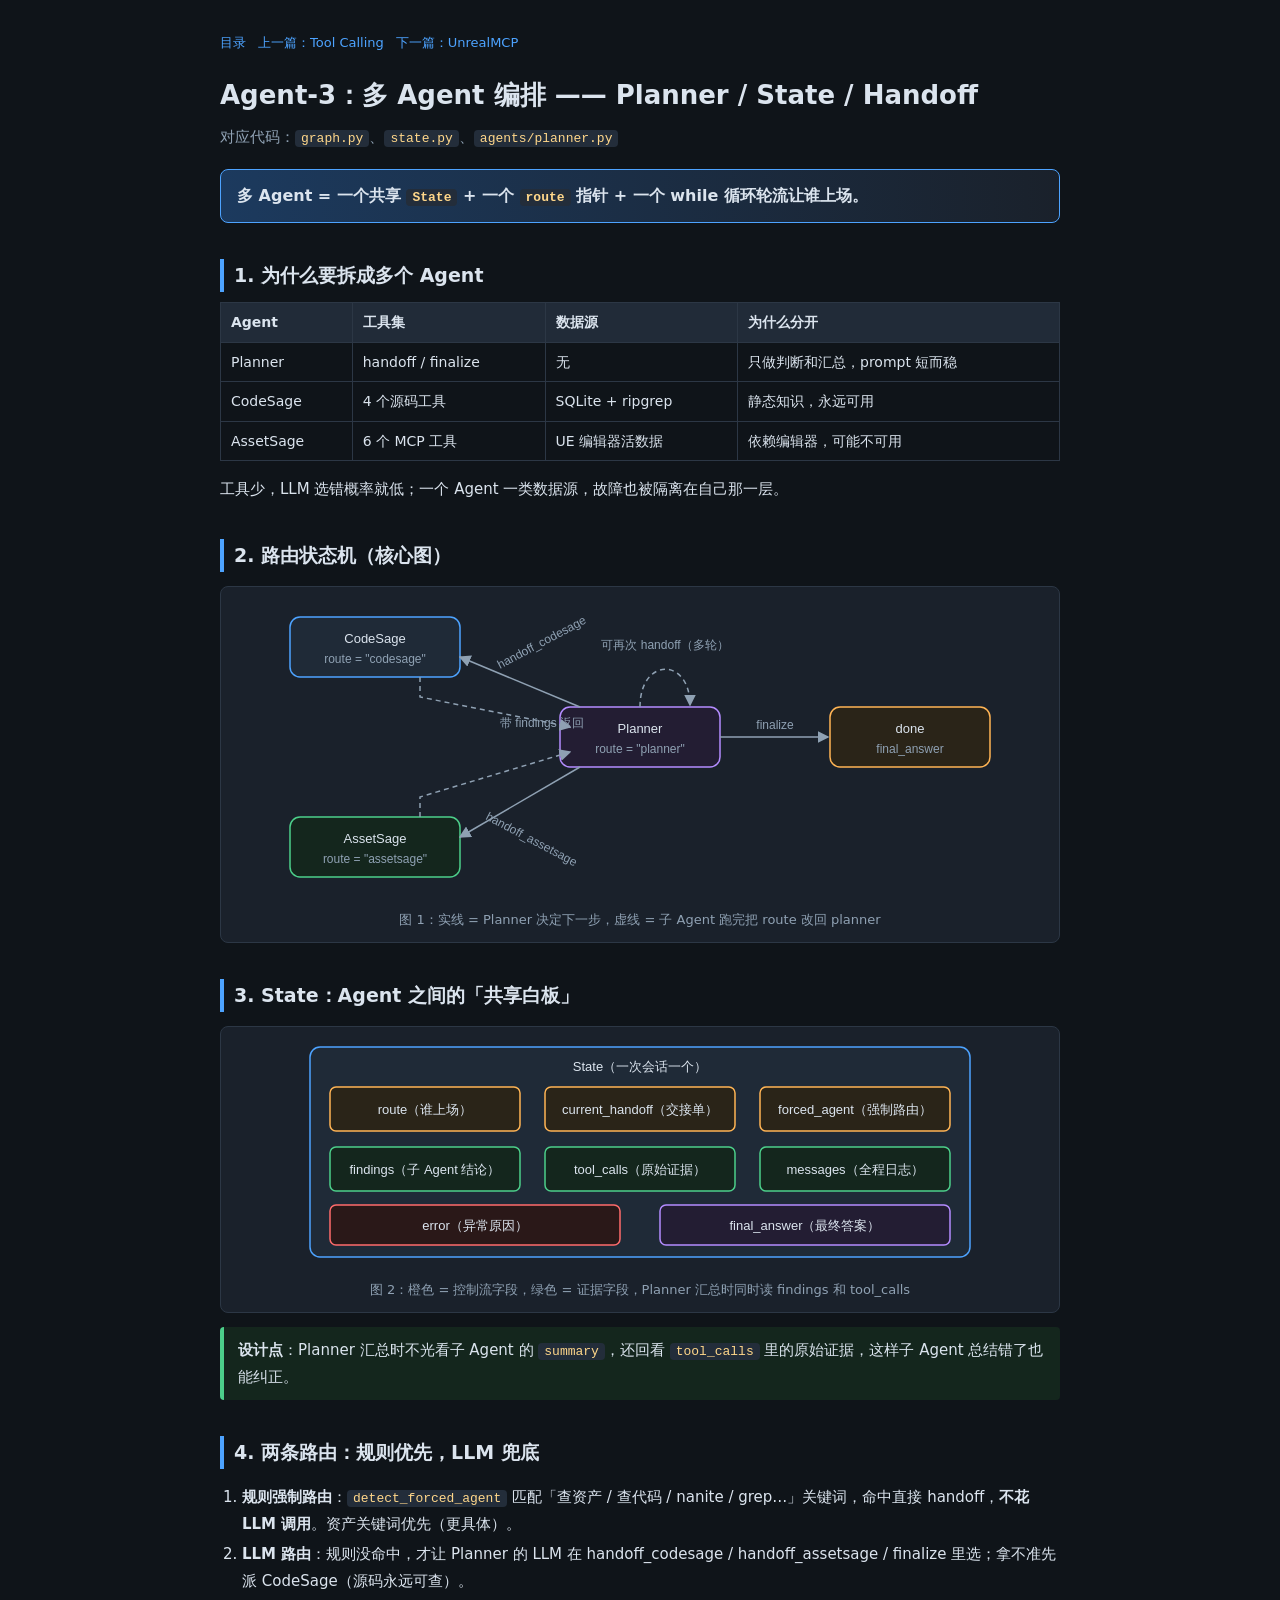
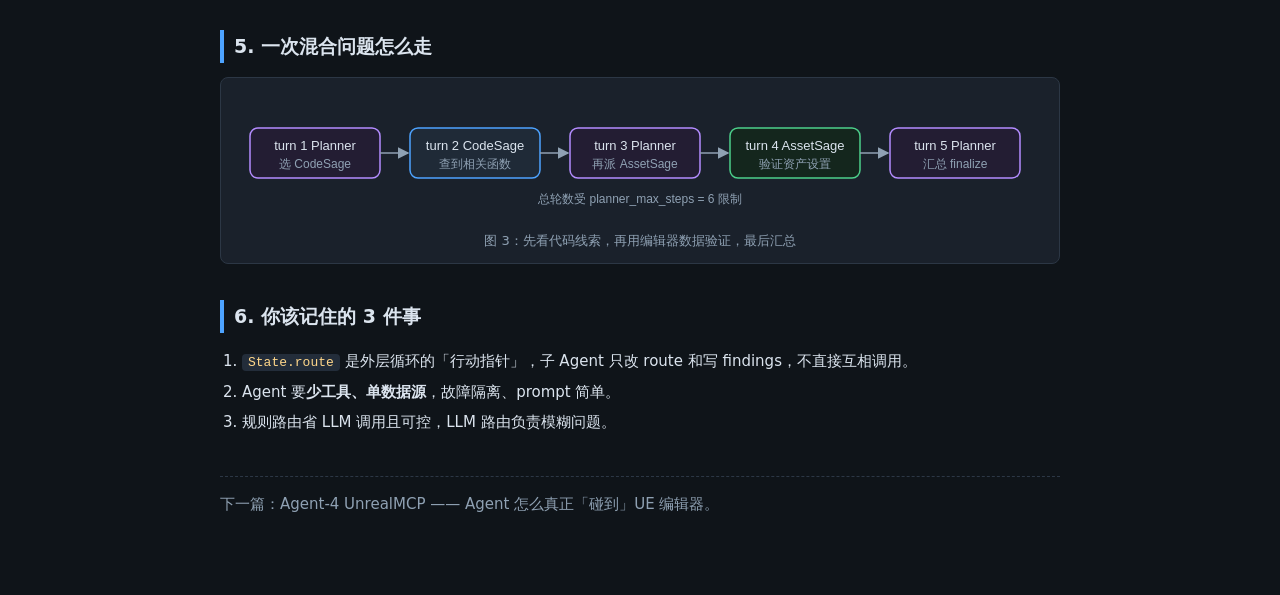
==== perf_sleuth/NotesBook/Agent-3-多Agent编排.html @ 0ec48821 "docs: add HTML study notes (Agent-2..6) with SVG diagrams" ====
<!DOCTYPE html>
<html lang="zh-CN">
<head>
<meta charset="utf-8">
<title>Agent-3：多 Agent 编排</title>
<link rel="stylesheet" href="notes.css">
</head>
<body>
<div class="wrap">
<div class="nav"><a href="index.html">目录</a><a href="Agent-2-ToolCalling.html">上一篇：Tool Calling</a><a href="Agent-4-UnrealMCP.html">下一篇：UnrealMCP</a></div>
<h1>Agent-3：多 Agent 编排 —— Planner / State / Handoff</h1>
<div class="sub">对应代码：<code>graph.py</code>、<code>state.py</code>、<code>agents/planner.py</code></div>

<div class="oneline">多 Agent = 一个共享 <code>State</code> + 一个 <code>route</code> 指针 + 一个 while 循环轮流让谁上场。</div>

<h2>1. 为什么要拆成多个 Agent</h2>
<table>
<tr><th>Agent</th><th>工具集</th><th>数据源</th><th>为什么分开</th></tr>
<tr><td>Planner</td><td>handoff / finalize</td><td>无</td><td>只做判断和汇总，prompt 短而稳</td></tr>
<tr><td>CodeSage</td><td>4 个源码工具</td><td>SQLite + ripgrep</td><td>静态知识，永远可用</td></tr>
<tr><td>AssetSage</td><td>6 个 MCP 工具</td><td>UE 编辑器活数据</td><td>依赖编辑器，可能不可用</td></tr>
</table>
<p>工具少，LLM 选错概率就低；一个 Agent 一类数据源，故障也被隔离在自己那一层。</p>

<h2>2. 路由状态机（核心图）</h2>
<div class="diagram">
<svg width="780" height="300" viewBox="0 0 780 300">
  <defs><marker id="a3" markerWidth="8" markerHeight="8" refX="7" refY="4" orient="auto"><path d="M0,0 L8,4 L0,8 z" fill="#8fa1b3"/></marker></defs>
  <rect class="boxp" x="310" y="110" width="160" height="60" rx="10"/>
  <text x="390" y="136" text-anchor="middle">Planner</text><text x="390" y="156" text-anchor="middle" class="dim">route = "planner"</text>
  <rect class="box" x="40" y="20" width="170" height="60" rx="10"/>
  <text x="125" y="46" text-anchor="middle">CodeSage</text><text x="125" y="66" text-anchor="middle" class="dim">route = "codesage"</text>
  <rect class="boxg" x="40" y="220" width="170" height="60" rx="10"/>
  <text x="125" y="246" text-anchor="middle">AssetSage</text><text x="125" y="266" text-anchor="middle" class="dim">route = "assetsage"</text>
  <rect class="boxo" x="580" y="110" width="160" height="60" rx="10"/>
  <text x="660" y="136" text-anchor="middle">done</text><text x="660" y="156" text-anchor="middle" class="dim">final_answer</text>
  <path class="ln" d="M330,110 L210,60" marker-end="url(#a3)"/>
  <path class="ln" d="M330,170 L210,240" marker-end="url(#a3)"/>
  <path class="lnd" d="M170,80 L170,100 L320,130" marker-end="url(#a3)"/>
  <path class="lnd" d="M170,220 L170,200 L320,155" marker-end="url(#a3)"/>
  <path class="ln" d="M470,140 L578,140" marker-end="url(#a3)"/>
  <text x="250" y="72" class="dim" transform="rotate(-28 250 72)">handoff_codesage</text>
  <text x="235" y="222" class="dim" transform="rotate(28 235 222)">handoff_assetsage</text>
  <text x="525" y="132" text-anchor="middle" class="dim">finalize</text>
  <text x="250" y="130" class="dim">带 findings 返回</text>
  <path class="lnd" d="M390,110 C390,60 440,60 440,108" marker-end="url(#a3)"/>
  <text x="415" y="52" text-anchor="middle" class="dim">可再次 handoff（多轮）</text>
</svg>
<div class="cap">图 1：实线 = Planner 决定下一步，虚线 = 子 Agent 跑完把 route 改回 planner</div>
</div>

<h2>3. State：Agent 之间的「共享白板」</h2>
<div class="diagram">
<svg width="700" height="230" viewBox="0 0 700 230">
  <rect class="box" x="20" y="10" width="660" height="210" rx="10"/>
  <text x="350" y="34" text-anchor="middle">State（一次会话一个）</text>
  <rect class="boxo" x="40" y="50" width="190" height="44" rx="6"/><text x="135" y="77" text-anchor="middle">route（谁上场）</text>
  <rect class="boxo" x="255" y="50" width="190" height="44" rx="6"/><text x="350" y="77" text-anchor="middle">current_handoff（交接单）</text>
  <rect class="boxo" x="470" y="50" width="190" height="44" rx="6"/><text x="565" y="77" text-anchor="middle">forced_agent（强制路由）</text>
  <rect class="boxg" x="40" y="110" width="190" height="44" rx="6"/><text x="135" y="137" text-anchor="middle">findings（子 Agent 结论）</text>
  <rect class="boxg" x="255" y="110" width="190" height="44" rx="6"/><text x="350" y="137" text-anchor="middle">tool_calls（原始证据）</text>
  <rect class="boxg" x="470" y="110" width="190" height="44" rx="6"/><text x="565" y="137" text-anchor="middle">messages（全程日志）</text>
  <rect class="boxr" x="40" y="168" width="290" height="40" rx="6"/><text x="185" y="193" text-anchor="middle">error（异常原因）</text>
  <rect class="boxp" x="370" y="168" width="290" height="40" rx="6"/><text x="515" y="193" text-anchor="middle">final_answer（最终答案）</text>
</svg>
<div class="cap">图 2：橙色 = 控制流字段，绿色 = 证据字段，Planner 汇总时同时读 findings 和 tool_calls</div>
</div>
<div class="note good"><b>设计点</b>：Planner 汇总时不光看子 Agent 的 <code>summary</code>，还回看 <code>tool_calls</code> 里的原始证据，这样子 Agent 总结错了也能纠正。</div>

<h2>4. 两条路由：规则优先，LLM 兜底</h2>
<ol>
<li><b>规则强制路由</b>：<code>detect_forced_agent</code> 匹配「查资产 / 查代码 / nanite / grep…」关键词，命中直接 handoff，<b>不花 LLM 调用</b>。资产关键词优先（更具体）。</li>
<li><b>LLM 路由</b>：规则没命中，才让 Planner 的 LLM 在 handoff_codesage / handoff_assetsage / finalize 里选；拿不准先派 CodeSage（源码永远可查）。</li>
</ol>

<h2>5. 一次混合问题怎么走</h2>
<div class="diagram">
<svg width="800" height="130" viewBox="0 0 800 130">
  <defs><marker id="b3" markerWidth="8" markerHeight="8" refX="7" refY="4" orient="auto"><path d="M0,0 L8,4 L0,8 z" fill="#8fa1b3"/></marker></defs>
  <rect class="boxp" x="10" y="40" width="130" height="50" rx="8"/><text x="75" y="62" text-anchor="middle">turn 1 Planner</text><text x="75" y="80" text-anchor="middle" class="dim">选 CodeSage</text>
  <rect class="box" x="170" y="40" width="130" height="50" rx="8"/><text x="235" y="62" text-anchor="middle">turn 2 CodeSage</text><text x="235" y="80" text-anchor="middle" class="dim">查到相关函数</text>
  <rect class="boxp" x="330" y="40" width="130" height="50" rx="8"/><text x="395" y="62" text-anchor="middle">turn 3 Planner</text><text x="395" y="80" text-anchor="middle" class="dim">再派 AssetSage</text>
  <rect class="boxg" x="490" y="40" width="130" height="50" rx="8"/><text x="555" y="62" text-anchor="middle">turn 4 AssetSage</text><text x="555" y="80" text-anchor="middle" class="dim">验证资产设置</text>
  <rect class="boxp" x="650" y="40" width="130" height="50" rx="8"/><text x="715" y="62" text-anchor="middle">turn 5 Planner</text><text x="715" y="80" text-anchor="middle" class="dim">汇总 finalize</text>
  <path class="ln" d="M140,65 L168,65" marker-end="url(#b3)"/><path class="ln" d="M300,65 L328,65" marker-end="url(#b3)"/>
  <path class="ln" d="M460,65 L488,65" marker-end="url(#b3)"/><path class="ln" d="M620,65 L648,65" marker-end="url(#b3)"/>
  <text x="400" y="115" text-anchor="middle" class="dim">总轮数受 planner_max_steps = 6 限制</text>
</svg>
<div class="cap">图 3：先看代码线索，再用编辑器数据验证，最后汇总</div>
</div>

<h2>6. 你该记住的 3 件事</h2>
<ol>
<li><code>State.route</code> 是外层循环的「行动指针」，子 Agent 只改 route 和写 findings，不直接互相调用。</li>
<li>Agent 要<b>少工具、单数据源</b>，故障隔离、prompt 简单。</li>
<li>规则路由省 LLM 调用且可控，LLM 路由负责模糊问题。</li>
</ol>

<div class="next">下一篇：Agent-4 UnrealMCP —— Agent 怎么真正「碰到」UE 编辑器。</div>
</div>
</body>
</html>
---- perf_sleuth/NotesBook/notes.css ----
:root {
  --bg: #0f1419; --card: #1a212b; --line: #2c3745; --text: #dbe4ee; --dim: #8fa1b3;
  --blue: #4da3ff; --green: #4ccf8a; --orange: #ffb454; --red: #ff6b6b; --purple: #b48cff;
}
* { box-sizing: border-box; }
body { margin: 0; background: var(--bg); color: var(--text);
  font: 15px/1.75 "Microsoft YaHei", "PingFang SC", system-ui, sans-serif; }
.wrap { max-width: 880px; margin: 0 auto; padding: 32px 20px 80px; }
h1 { font-size: 26px; margin: 0 0 6px; }
h2 { font-size: 19px; margin: 36px 0 10px; padding-left: 10px; border-left: 4px solid var(--blue); }
.sub { color: var(--dim); margin-bottom: 18px; }
.nav { font-size: 13px; color: var(--dim); margin-bottom: 18px; }
.nav a { color: var(--blue); text-decoration: none; margin-right: 12px; }
.oneline { background: linear-gradient(90deg,#1c3a5e,#1a212b); border: 1px solid var(--blue);
  border-radius: 8px; padding: 12px 16px; font-size: 16px; font-weight: 600; }
.card { background: var(--card); border: 1px solid var(--line); border-radius: 8px; padding: 12px 16px; margin: 12px 0; }
.note { background: #2a2418; border-left: 4px solid var(--orange); padding: 10px 14px; border-radius: 4px; margin: 12px 0; }
.good { border-left-color: var(--green); background: #14261d; }
.bad { border-left-color: var(--red); background: #2a1818; }
code { background: #232d3a; color: #ffd78a; padding: 1px 6px; border-radius: 4px; font-family: Consolas, monospace; font-size: 13px; }
pre { background: #0a0e13; border: 1px solid var(--line); border-radius: 8px; padding: 12px 14px;
  overflow-x: auto; font: 13px/1.6 Consolas, monospace; color: #cfe3ff; }
table { width: 100%; border-collapse: collapse; margin: 10px 0; font-size: 14px; }
th, td { border: 1px solid var(--line); padding: 7px 10px; text-align: left; vertical-align: top; }
th { background: #212b38; }
.diagram { background: var(--card); border: 1px solid var(--line); border-radius: 8px; padding: 10px; margin: 14px 0; text-align: center; }
.diagram svg { max-width: 100%; height: auto; }
.cap { color: var(--dim); font-size: 13px; margin-top: 4px; }
ol, ul { padding-left: 22px; }
li { margin: 4px 0; }
.tag { display: inline-block; font-size: 12px; padding: 1px 8px; border-radius: 10px; margin-right: 6px; }
.t-blue { background: #173556; color: var(--blue); }
.t-green { background: #143a28; color: var(--green); }
.t-orange { background: #43320f; color: var(--orange); }
.next { margin-top: 40px; padding-top: 14px; border-top: 1px dashed var(--line); color: var(--dim); }
/* svg text */
svg text { fill: #dbe4ee; font-family: "Microsoft YaHei", sans-serif; font-size: 13px; }
svg .dim { fill: #8fa1b3; font-size: 12px; }
svg .box { fill: #1f2a37; stroke: #4da3ff; stroke-width: 1.5; }
svg .boxg { fill: #14261d; stroke: #4ccf8a; stroke-width: 1.5; }
svg .boxo { fill: #2a2418; stroke: #ffb454; stroke-width: 1.5; }
svg .boxr { fill: #2a1818; stroke: #ff6b6b; stroke-width: 1.5; }
svg .boxp { fill: #231d33; stroke: #b48cff; stroke-width: 1.5; }
svg .ln { stroke: #8fa1b3; stroke-width: 1.5; fill: none; }
svg .lnd { stroke: #8fa1b3; stroke-width: 1.5; fill: none; stroke-dasharray: 5 4; }
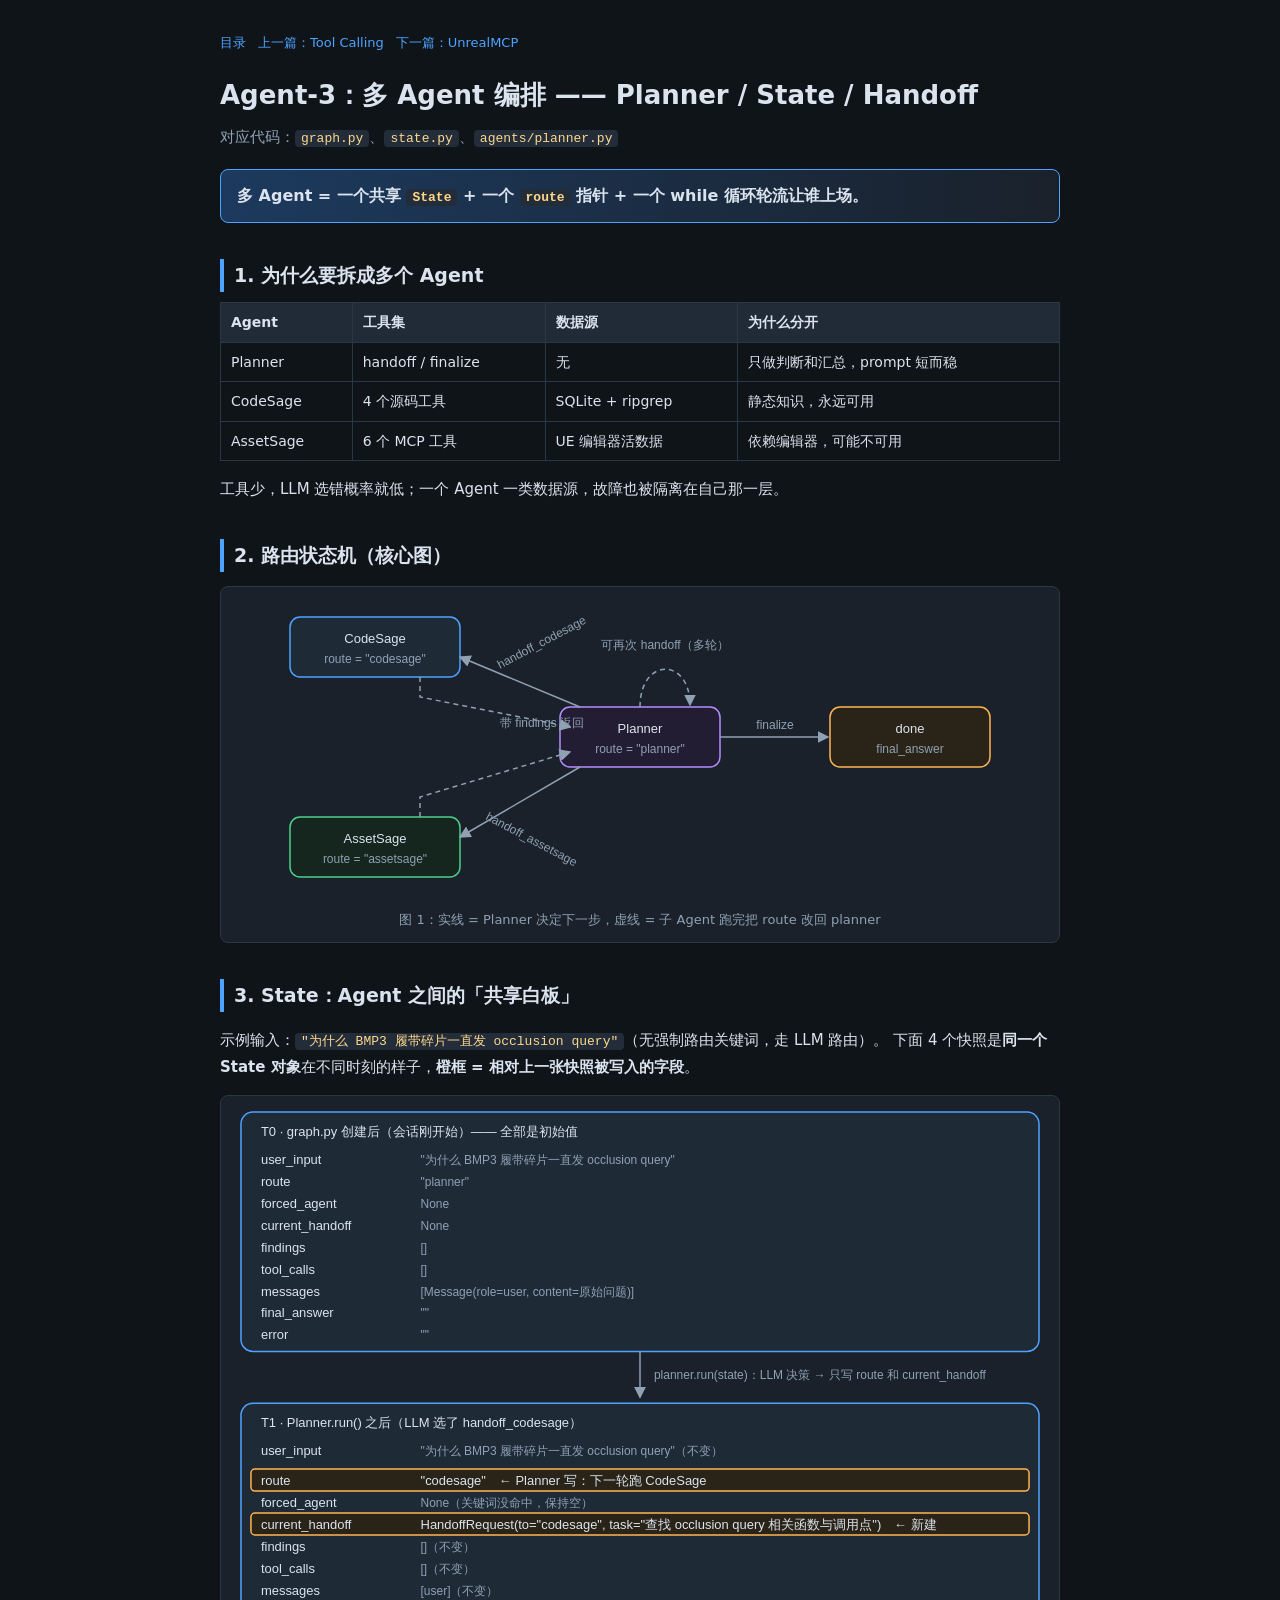
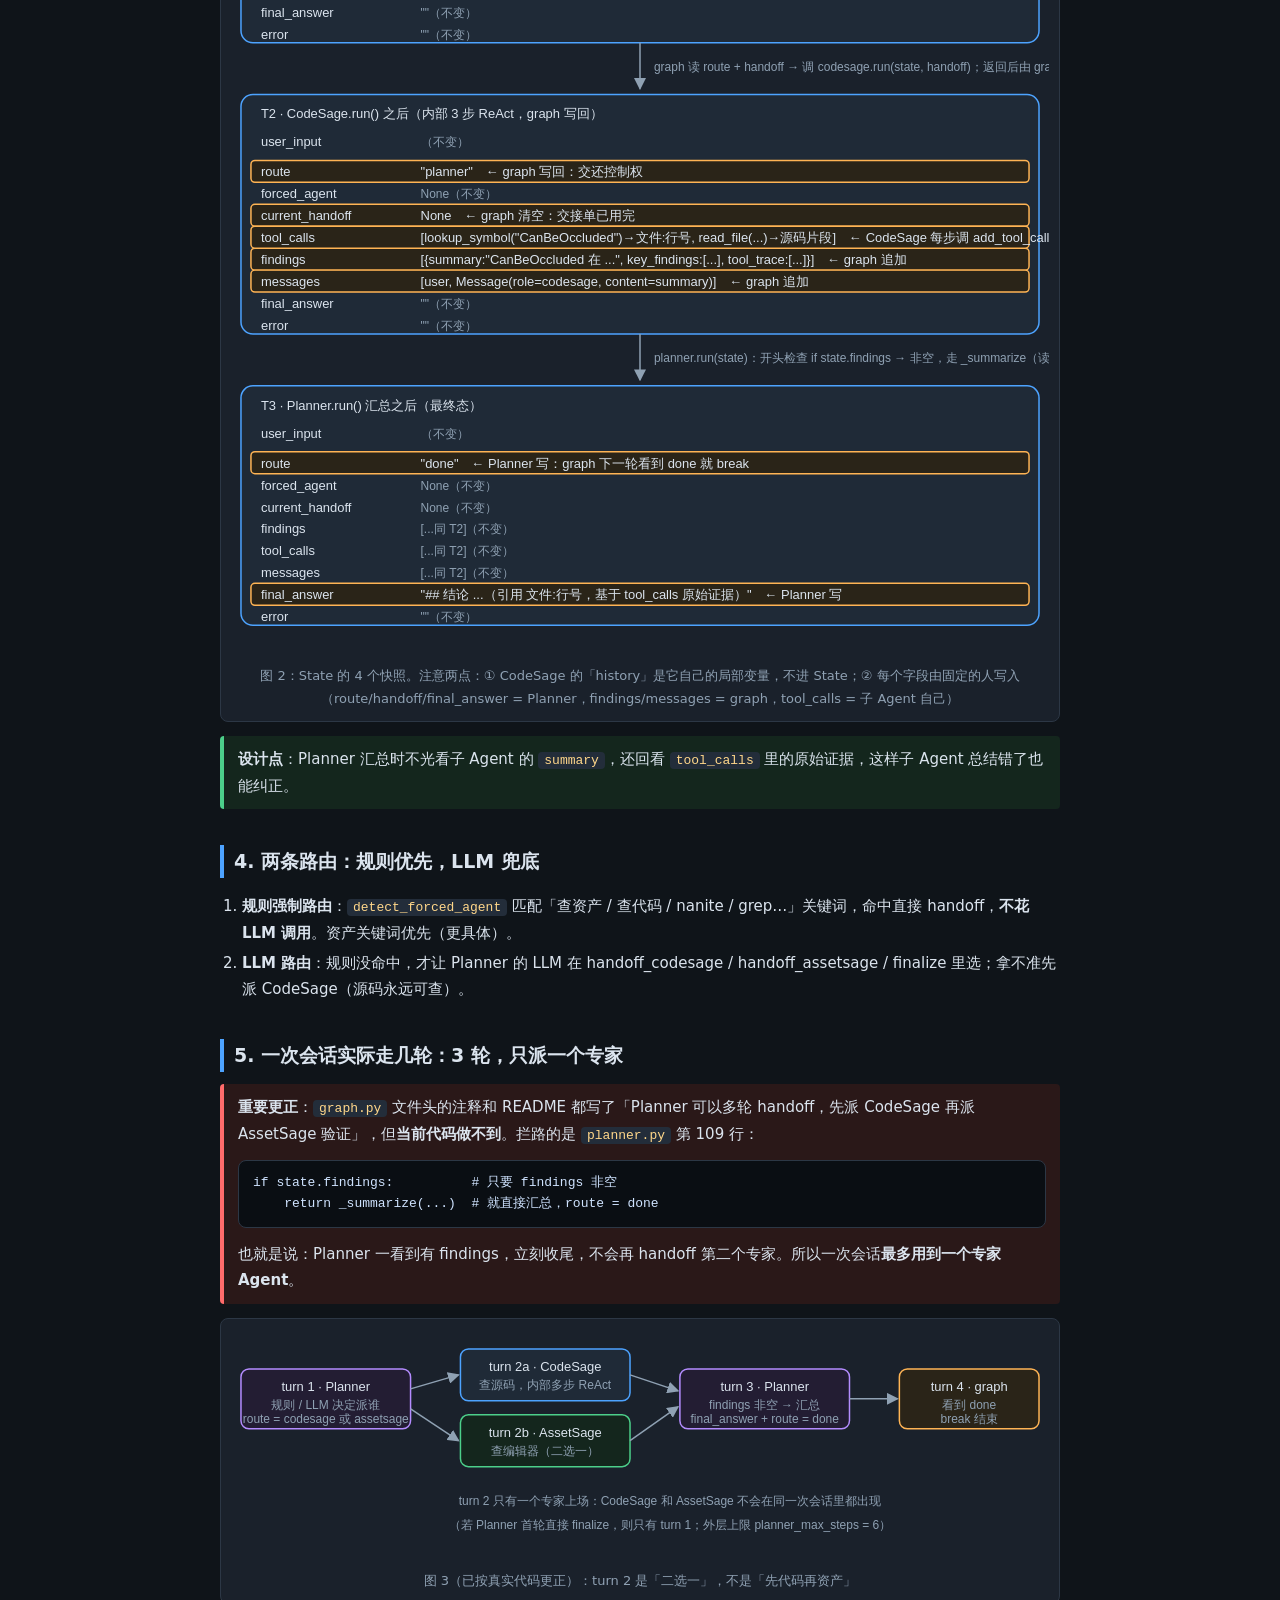
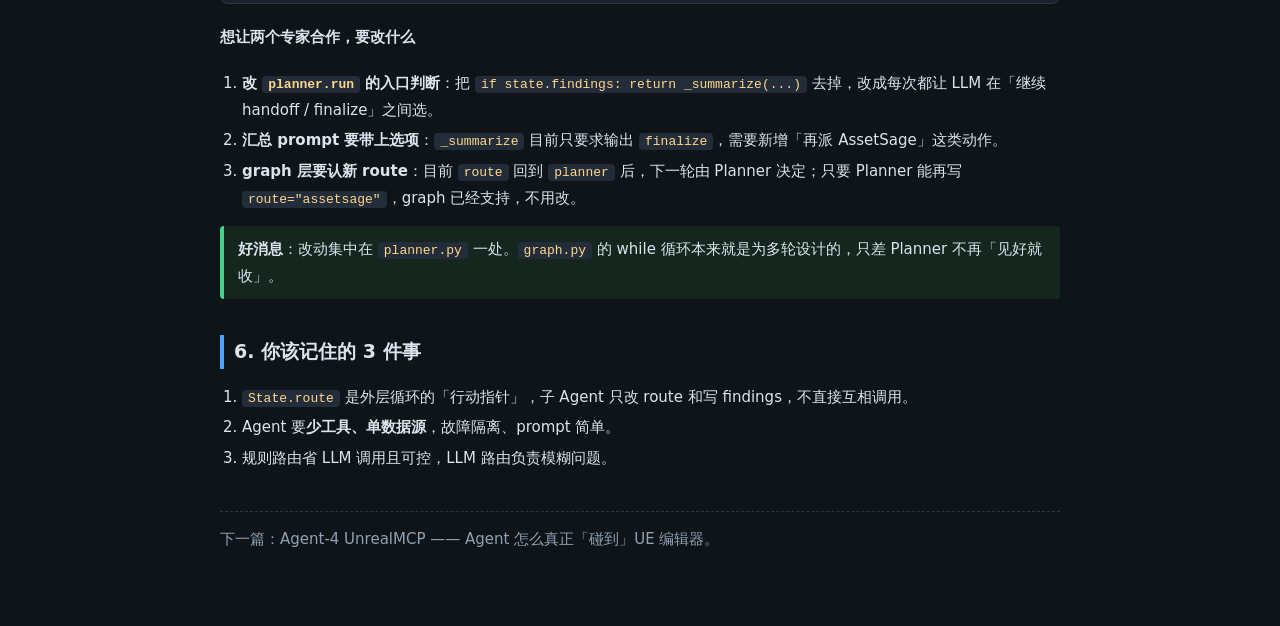
==== commit 7ca57379: "docs(notes): precise State snapshots in Agent-3; fix turn flow to single-expert" ====
--- a/perf_sleuth/NotesBook/Agent-3-多Agent编排.html
+++ b/perf_sleuth/NotesBook/Agent-3-多Agent编排.html
@@ -50,20 +50,83 @@
 </div>
 
 <h2>3. State：Agent 之间的「共享白板」</h2>
+<p>示例输入：<code>"为什么 BMP3 履带碎片一直发 occlusion query"</code>（无强制路由关键词，走 LLM 路由）。
+下面 4 个快照是<b>同一个 State 对象</b>在不同时刻的样子，<b>橙框 = 相对上一张快照被写入的字段</b>。</p>
 <div class="diagram">
-<svg width="700" height="230" viewBox="0 0 700 230">
-  <rect class="box" x="20" y="10" width="660" height="210" rx="10"/>
-  <text x="350" y="34" text-anchor="middle">State（一次会话一个）</text>
-  <rect class="boxo" x="40" y="50" width="190" height="44" rx="6"/><text x="135" y="77" text-anchor="middle">route（谁上场）</text>
-  <rect class="boxo" x="255" y="50" width="190" height="44" rx="6"/><text x="350" y="77" text-anchor="middle">current_handoff（交接单）</text>
-  <rect class="boxo" x="470" y="50" width="190" height="44" rx="6"/><text x="565" y="77" text-anchor="middle">forced_agent（强制路由）</text>
-  <rect class="boxg" x="40" y="110" width="190" height="44" rx="6"/><text x="135" y="137" text-anchor="middle">findings（子 Agent 结论）</text>
-  <rect class="boxg" x="255" y="110" width="190" height="44" rx="6"/><text x="350" y="137" text-anchor="middle">tool_calls（原始证据）</text>
-  <rect class="boxg" x="470" y="110" width="190" height="44" rx="6"/><text x="565" y="137" text-anchor="middle">messages（全程日志）</text>
-  <rect class="boxr" x="40" y="168" width="290" height="40" rx="6"/><text x="185" y="193" text-anchor="middle">error（异常原因）</text>
-  <rect class="boxp" x="370" y="168" width="290" height="40" rx="6"/><text x="515" y="193" text-anchor="middle">final_answer（最终答案）</text>
+<svg width="820" height="1150" viewBox="0 0 820 1150">
+  <defs><marker id="s3" markerWidth="8" markerHeight="8" refX="7" refY="4" orient="auto"><path d="M0,0 L8,4 L0,8 z" fill="#8fa1b3"/></marker></defs>
+
+  <!-- ============ T0 ============ -->
+  <rect class="box" x="10" y="6" width="800" height="240" rx="12"/>
+  <text x="30" y="30" fill="#4da3ff">T0 · graph.py 创建后（会话刚开始）—— 全部是初始值</text>
+  <text x="30" y="58">user_input</text><text x="190" y="58" class="dim">"为什么 BMP3 履带碎片一直发 occlusion query"</text>
+  <text x="30" y="80">route</text><text x="190" y="80" class="dim">"planner"</text>
+  <text x="30" y="102">forced_agent</text><text x="190" y="102" class="dim">None</text>
+  <text x="30" y="124">current_handoff</text><text x="190" y="124" class="dim">None</text>
+  <text x="30" y="146">findings</text><text x="190" y="146" class="dim">[]</text>
+  <text x="30" y="168">tool_calls</text><text x="190" y="168" class="dim">[]</text>
+  <text x="30" y="190">messages</text><text x="190" y="190" class="dim">[Message(role=user, content=原始问题)]</text>
+  <text x="30" y="212">final_answer</text><text x="190" y="212" class="dim">""</text>
+  <text x="30" y="234">error</text><text x="190" y="234" class="dim">""</text>
+
+  <path class="ln" d="M410,246 L410,292" marker-end="url(#s3)"/>
+  <text x="424" y="274" class="dim">planner.run(state)：LLM 决策 → 只写 route 和 current_handoff</text>
+
+  <!-- ============ T1 ============ -->
+  <rect class="box" x="10" y="298" width="800" height="240" rx="12"/>
+  <text x="30" y="322" fill="#4da3ff">T1 · Planner.run() 之后（LLM 选了 handoff_codesage）</text>
+  <text x="30" y="350">user_input</text><text x="190" y="350" class="dim">"为什么 BMP3 履带碎片一直发 occlusion query"（不变）</text>
+  <rect class="boxo" x="20" y="364" width="780" height="22" rx="4"/>
+  <text x="30" y="380">route</text><text x="190" y="380">"codesage"　← Planner 写：下一轮跑 CodeSage</text>
+  <text x="30" y="402">forced_agent</text><text x="190" y="402" class="dim">None（关键词没命中，保持空）</text>
+  <rect class="boxo" x="20" y="408" width="780" height="22" rx="4"/>
+  <text x="30" y="424">current_handoff</text><text x="190" y="424">HandoffRequest(to="codesage", task="查找 occlusion query 相关函数与调用点")　← 新建</text>
+  <text x="30" y="446">findings</text><text x="190" y="446" class="dim">[]（不变）</text>
+  <text x="30" y="468">tool_calls</text><text x="190" y="468" class="dim">[]（不变）</text>
+  <text x="30" y="490">messages</text><text x="190" y="490" class="dim">[user]（不变）</text>
+  <text x="30" y="512">final_answer</text><text x="190" y="512" class="dim">""（不变）</text>
+  <text x="30" y="534">error</text><text x="190" y="534" class="dim">""（不变）</text>
+
+  <path class="ln" d="M410,538 L410,584" marker-end="url(#s3)"/>
+  <text x="424" y="566" class="dim">graph 读 route + handoff → 调 codesage.run(state, handoff)；返回后由 graph 写回结果</text>
+
+  <!-- ============ T2 ============ -->
+  <rect class="box" x="10" y="590" width="800" height="240" rx="12"/>
+  <text x="30" y="614" fill="#4da3ff">T2 · CodeSage.run() 之后（内部 3 步 ReAct，graph 写回）</text>
+  <text x="30" y="642">user_input</text><text x="190" y="642" class="dim">（不变）</text>
+  <rect class="boxo" x="20" y="656" width="780" height="22" rx="4"/>
+  <text x="30" y="672">route</text><text x="190" y="672">"planner"　← graph 写回：交还控制权</text>
+  <text x="30" y="694">forced_agent</text><text x="190" y="694" class="dim">None（不变）</text>
+  <rect class="boxo" x="20" y="700" width="780" height="22" rx="4"/>
+  <text x="30" y="716">current_handoff</text><text x="190" y="716">None　← graph 清空：交接单已用完</text>
+  <rect class="boxo" x="20" y="744" width="780" height="22" rx="4"/>
+  <text x="30" y="760">findings</text><text x="190" y="760">[{summary:"CanBeOccluded 在 ...", key_findings:[...], tool_trace:[...]}]　← graph 追加</text>
+  <rect class="boxo" x="20" y="722" width="780" height="22" rx="4"/>
+  <text x="30" y="738">tool_calls</text><text x="190" y="738">[lookup_symbol("CanBeOccluded")→文件:行号, read_file(...)→源码片段]　← CodeSage 每步调 add_tool_call</text>
+  <rect class="boxo" x="20" y="766" width="780" height="22" rx="4"/>
+  <text x="30" y="782">messages</text><text x="190" y="782">[user, Message(role=codesage, content=summary)]　← graph 追加</text>
+  <text x="30" y="804">final_answer</text><text x="190" y="804" class="dim">""（不变）</text>
+  <text x="30" y="826">error</text><text x="190" y="826" class="dim">""（不变）</text>
+
+  <path class="ln" d="M410,830 L410,876" marker-end="url(#s3)"/>
+  <text x="424" y="858" class="dim">planner.run(state)：开头检查 if state.findings → 非空，走 _summarize（读 findings + tool_calls）</text>
+
+  <!-- ============ T3 ============ -->
+  <rect class="box" x="10" y="882" width="800" height="240" rx="12"/>
+  <text x="30" y="906" fill="#4da3ff">T3 · Planner.run() 汇总之后（最终态）</text>
+  <text x="30" y="934">user_input</text><text x="190" y="934" class="dim">（不变）</text>
+  <rect class="boxo" x="20" y="948" width="780" height="22" rx="4"/>
+  <text x="30" y="964">route</text><text x="190" y="964">"done"　← Planner 写：graph 下一轮看到 done 就 break</text>
+  <text x="30" y="986">forced_agent</text><text x="190" y="986" class="dim">None（不变）</text>
+  <text x="30" y="1008">current_handoff</text><text x="190" y="1008" class="dim">None（不变）</text>
+  <text x="30" y="1030">findings</text><text x="190" y="1030" class="dim">[...同 T2]（不变）</text>
+  <text x="30" y="1052">tool_calls</text><text x="190" y="1052" class="dim">[...同 T2]（不变）</text>
+  <text x="30" y="1074">messages</text><text x="190" y="1074" class="dim">[...同 T2]（不变）</text>
+  <rect class="boxo" x="20" y="1080" width="780" height="22" rx="4"/>
+  <text x="30" y="1096">final_answer</text><text x="190" y="1096">"## 结论 ...（引用 文件:行号，基于 tool_calls 原始证据）"　← Planner 写</text>
+  <text x="30" y="1118">error</text><text x="190" y="1118" class="dim">""（不变）</text>
 </svg>
-<div class="cap">图 2：橙色 = 控制流字段，绿色 = 证据字段，Planner 汇总时同时读 findings 和 tool_calls</div>
+<div class="cap">图 2：State 的 4 个快照。注意两点：① CodeSage 的「history」是它自己的局部变量，不进 State；② 每个字段由固定的人写入（route/handoff/final_answer = Planner，findings/messages = graph，tool_calls = 子 Agent 自己）</div>
 </div>
 <div class="note good"><b>设计点</b>：Planner 汇总时不光看子 Agent 的 <code>summary</code>，还回看 <code>tool_calls</code> 里的原始证据，这样子 Agent 总结错了也能纠正。</div>
 
@@ -73,21 +136,53 @@
 <li><b>LLM 路由</b>：规则没命中，才让 Planner 的 LLM 在 handoff_codesage / handoff_assetsage / finalize 里选；拿不准先派 CodeSage（源码永远可查）。</li>
 </ol>
 
-<h2>5. 一次混合问题怎么走</h2>
+<h2>5. 一次会话实际走几轮：3 轮，只派一个专家</h2>
+<div class="note bad"><b>重要更正</b>：<code>graph.py</code> 文件头的注释和 README 都写了「Planner 可以多轮 handoff，先派 CodeSage 再派 AssetSage 验证」，但<b>当前代码做不到</b>。拦路的是 <code>planner.py</code> 第 109 行：
+<pre>if state.findings:          # 只要 findings 非空
+    return _summarize(...)  # 就直接汇总，route = done</pre>
+也就是说：Planner 一看到有 findings，立刻收尾，不会再 handoff 第二个专家。所以一次会话<b>最多用到一个专家 Agent</b>。</div>
+
 <div class="diagram">
-<svg width="800" height="130" viewBox="0 0 800 130">
+<svg width="820" height="230" viewBox="0 0 820 230">
   <defs><marker id="b3" markerWidth="8" markerHeight="8" refX="7" refY="4" orient="auto"><path d="M0,0 L8,4 L0,8 z" fill="#8fa1b3"/></marker></defs>
-  <rect class="boxp" x="10" y="40" width="130" height="50" rx="8"/><text x="75" y="62" text-anchor="middle">turn 1 Planner</text><text x="75" y="80" text-anchor="middle" class="dim">选 CodeSage</text>
-  <rect class="box" x="170" y="40" width="130" height="50" rx="8"/><text x="235" y="62" text-anchor="middle">turn 2 CodeSage</text><text x="235" y="80" text-anchor="middle" class="dim">查到相关函数</text>
-  <rect class="boxp" x="330" y="40" width="130" height="50" rx="8"/><text x="395" y="62" text-anchor="middle">turn 3 Planner</text><text x="395" y="80" text-anchor="middle" class="dim">再派 AssetSage</text>
-  <rect class="boxg" x="490" y="40" width="130" height="50" rx="8"/><text x="555" y="62" text-anchor="middle">turn 4 AssetSage</text><text x="555" y="80" text-anchor="middle" class="dim">验证资产设置</text>
-  <rect class="boxp" x="650" y="40" width="130" height="50" rx="8"/><text x="715" y="62" text-anchor="middle">turn 5 Planner</text><text x="715" y="80" text-anchor="middle" class="dim">汇总 finalize</text>
-  <path class="ln" d="M140,65 L168,65" marker-end="url(#b3)"/><path class="ln" d="M300,65 L328,65" marker-end="url(#b3)"/>
-  <path class="ln" d="M460,65 L488,65" marker-end="url(#b3)"/><path class="ln" d="M620,65 L648,65" marker-end="url(#b3)"/>
-  <text x="400" y="115" text-anchor="middle" class="dim">总轮数受 planner_max_steps = 6 限制</text>
+  <rect class="boxp" x="10" y="40" width="170" height="60" rx="8"/>
+  <text x="95" y="62" text-anchor="middle">turn 1 · Planner</text>
+  <text x="95" y="80" text-anchor="middle" class="dim">规则 / LLM 决定派谁</text>
+  <text x="95" y="94" text-anchor="middle" class="dim">route = codesage 或 assetsage</text>
+
+  <rect class="box" x="230" y="20" width="170" height="52" rx="8"/>
+  <text x="315" y="42" text-anchor="middle">turn 2a · CodeSage</text><text x="315" y="60" text-anchor="middle" class="dim">查源码，内部多步 ReAct</text>
+  <rect class="boxg" x="230" y="86" width="170" height="52" rx="8"/>
+  <text x="315" y="108" text-anchor="middle">turn 2b · AssetSage</text><text x="315" y="126" text-anchor="middle" class="dim">查编辑器（二选一）</text>
+
+  <rect class="boxp" x="450" y="40" width="170" height="60" rx="8"/>
+  <text x="535" y="62" text-anchor="middle">turn 3 · Planner</text>
+  <text x="535" y="80" text-anchor="middle" class="dim">findings 非空 → 汇总</text>
+  <text x="535" y="94" text-anchor="middle" class="dim">final_answer + route = done</text>
+
+  <rect class="boxo" x="670" y="40" width="140" height="60" rx="8"/>
+  <text x="740" y="62" text-anchor="middle">turn 4 · graph</text>
+  <text x="740" y="80" text-anchor="middle" class="dim">看到 done</text>
+  <text x="740" y="94" text-anchor="middle" class="dim">break 结束</text>
+
+  <path class="ln" d="M180,60 L228,46" marker-end="url(#b3)"/>
+  <path class="ln" d="M180,80 L228,112" marker-end="url(#b3)"/>
+  <path class="ln" d="M400,46 L448,62" marker-end="url(#b3)"/>
+  <path class="ln" d="M400,112 L448,78" marker-end="url(#b3)"/>
+  <path class="ln" d="M620,70 L668,70" marker-end="url(#b3)"/>
+  <text x="440" y="176" text-anchor="middle" class="dim">turn 2 只有一个专家上场：CodeSage 和 AssetSage 不会在同一次会话里都出现</text>
+  <text x="440" y="200" text-anchor="middle" class="dim">（若 Planner 首轮直接 finalize，则只有 turn 1；外层上限 planner_max_steps = 6）</text>
 </svg>
-<div class="cap">图 3：先看代码线索，再用编辑器数据验证，最后汇总</div>
+<div class="cap">图 3（已按真实代码更正）：turn 2 是「二选一」，不是「先代码再资产」</div>
 </div>
+
+<h4>想让两个专家合作，要改什么</h4>
+<ol>
+<li><b>改 <code>planner.run</code> 的入口判断</b>：把 <code>if state.findings: return _summarize(...)</code> 去掉，改成每次都让 LLM 在「继续 handoff / finalize」之间选。</li>
+<li><b>汇总 prompt 要带上选项</b>：<code>_summarize</code> 目前只要求输出 <code>finalize</code>，需要新增「再派 AssetSage」这类动作。</li>
+<li><b>graph 层要认新 route</b>：目前 <code>route</code> 回到 <code>planner</code> 后，下一轮由 Planner 决定；只要 Planner 能再写 <code>route="assetsage"</code>，graph 已经支持，不用改。</li>
+</ol>
+<div class="note good"><b>好消息</b>：改动集中在 <code>planner.py</code> 一处。<code>graph.py</code> 的 while 循环本来就是为多轮设计的，只差 Planner 不再「见好就收」。</div>
 
 <h2>6. 你该记住的 3 件事</h2>
 <ol>
